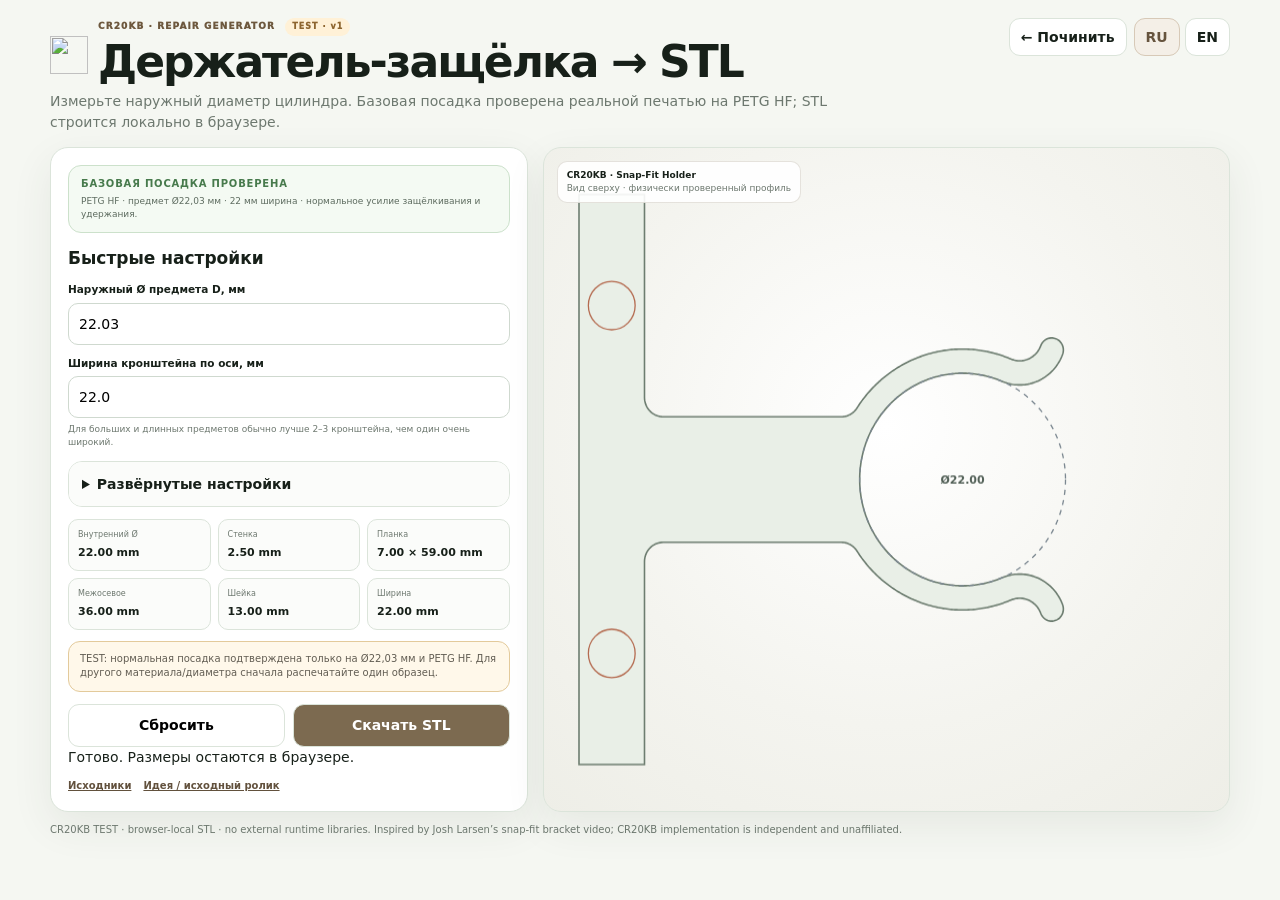
==== snap-fit-holder/index.html @ 20ba56ef "Publish Snap-Fit web UI source" ====
<!doctype html>
<html lang="ru">
<head>
<meta charset="utf-8"><meta name="viewport" content="width=device-width,initial-scale=1,viewport-fit=cover"><meta name="robots" content="noindex,nofollow"><meta name="theme-color" content="#f5f7f2"><meta name="description" content="CR20KB Snap-Fit Holder Generator — physically validated parametric holder for cylindrical objects with local STL export."><link rel="canonical" href="https://cr20kb.com/snap-fit-holder/"><link rel="icon" href="/favicon.svg" type="image/svg+xml"><title>Snap-Fit Holder Generator · CR20KB</title>
<style>
:root{--bg:#f5f7f2;--ink:#172019;--muted:#6d786f;--line:#dbe4da;--repair:#7c6a50;--repair2:#f4efe7;--good:#477a4c;--shadow:0 14px 40px rgba(48,59,48,.08)}*{box-sizing:border-box}html,body{margin:0;min-height:100%;background:var(--bg);color:var(--ink);font:14px/1.45 Inter,system-ui,-apple-system,"Segoe UI",sans-serif}button,input,select{font:inherit}.wrap{width:min(1180px,calc(100% - 24px));margin:auto;padding:18px 0 34px}.top{display:flex;justify-content:space-between;gap:18px;align-items:flex-start;margin-bottom:15px}.brand{display:flex;gap:10px;align-items:center}.brand img{width:38px;height:38px}.eyebrow{font-size:9px;font-weight:950;letter-spacing:.12em;color:#6d583e}.badge{display:inline-flex;margin-left:6px;padding:3px 7px;border-radius:999px;background:#fff1d7;color:#8d652f;font-size:8px}h1{margin:4px 0 7px;font-size:clamp(29px,4vw,44px);line-height:1.02;letter-spacing:-.045em}.lead{margin:0;color:var(--muted);max-width:800px}.top-actions{display:flex;gap:7px}.back,.lang button{border:1px solid var(--line);border-radius:11px;background:#fff;color:var(--ink);padding:8px 11px;text-decoration:none;font-weight:850;cursor:pointer}.lang{display:flex;gap:5px}.lang button.active{background:var(--repair2);border-color:#d7c9b7;color:#66543e}.grid{display:grid;grid-template-columns:minmax(330px,.82fr) minmax(0,1.18fr);gap:15px}.card{background:#fff;border:1px solid var(--line);border-radius:18px;box-shadow:var(--shadow);padding:17px}.card h2{margin:0 0 12px;font-size:17px}.field{display:grid;gap:5px;margin-bottom:11px}.field label{font-size:10.5px;font-weight:850}.field small{font-size:9px;color:var(--muted)}input,select{width:100%;height:42px;border:1px solid #cfd9cf;border-radius:10px;background:#fff;padding:0 10px;outline:0}.validated{margin:0 0 13px;padding:11px 12px;border:1px solid #cce1cb;border-radius:13px;background:#f4faf3}.validated strong{display:block;color:var(--good);font-size:10px;letter-spacing:.08em}.validated span{display:block;margin-top:3px;color:#5d6b5f;font-size:9px}.advanced{margin-top:12px;border:1px solid var(--line);border-radius:14px;overflow:hidden}.advanced summary{cursor:pointer;padding:12px 13px;font-weight:900;background:#fbfcfa}.advanced-body{padding:12px;border-top:1px solid var(--line)}.presets{display:grid;grid-template-columns:repeat(4,1fr);gap:6px}.presets button{min-height:38px;border:1px solid var(--line);border-radius:10px;background:#fff;font-size:9px;font-weight:850;cursor:pointer}.presets button.active{background:var(--repair2);border-color:#d3c0a7}.row2{display:grid;grid-template-columns:1fr 1fr;gap:9px}.summary{display:grid;grid-template-columns:repeat(3,1fr);gap:7px;margin-top:12px}.summary div{padding:9px;border:1px solid var(--line);border-radius:10px;background:#fbfcfa}.summary span{display:block;font-size:8px;color:var(--muted)}.summary b{font-size:11px}.note{margin-top:11px;padding:10px 11px;border:1px solid #dfddd5;border-radius:12px;background:#fbfaf7;color:#625d53;font-size:10px}.note.warn{border-color:#e3ca9b;background:#fff8ea}.actions{display:grid;grid-template-columns:1fr 1fr;gap:8px;margin-top:12px}.btn{height:43px;border:1px solid var(--line);border-radius:11px;background:#fff;font-weight:900;cursor:pointer}.btn.primary{background:var(--repair);color:#fff}.preview{position:relative;min-height:560px;padding:0;overflow:hidden;background:radial-gradient(circle at 50% 42%,#fff,#f4f4ef 58%,#eeeee7)}canvas{width:100%;height:100%;min-height:560px;display:block}.hud{position:absolute;left:13px;top:13px;padding:7px 9px;border:1px solid rgba(111,94,68,.18);border-radius:10px;background:rgba(255,255,255,.9);font-size:9px;color:var(--muted)}.hud b{display:block;color:var(--ink)}.links{display:flex;gap:12px;flex-wrap:wrap;margin-top:12px}.links a{color:#62513d;font-size:10px;font-weight:850}.foot{margin-top:11px;color:var(--muted);font-size:10px}@media(max-width:850px){.top{display:block}.top-actions{margin-top:10px}.grid{grid-template-columns:1fr}.preview,canvas{min-height:430px}}@media(max-width:560px){.card{padding:13px}.row2,.summary{grid-template-columns:1fr}.presets{grid-template-columns:1fr 1fr}}
</style></head><body><div class="wrap"><header class="top"><div><div class="brand"><img src="/favicon.svg" alt=""><div><div class="eyebrow">CR20KB · REPAIR GENERATOR <span class="badge">TEST · v1</span></div><h1 data-t="title">Держатель-защёлка → STL</h1></div></div><p class="lead" data-t="lead"></p></div><div class="top-actions"><a class="back" href="/?focus=repair" data-t="back">← Починить</a><div class="lang"><button type="button" data-lang="ru" class="active">RU</button><button type="button" data-lang="en">EN</button></div></div></header><div class="grid"><section class="card"><div class="validated"><strong data-t="validated">БАЗОВАЯ ПОСАДКА ПРОВЕРЕНА</strong><span data-t="validationCopy"></span></div><h2 data-t="settings">Быстрые настройки</h2><div class="field"><label data-t="D">Наружный Ø предмета D, мм</label><input id="D" type="number" min="12" max="100" step="0.01" value="22.03"></div><div class="field"><label data-t="width">Ширина кронштейна по оси, мм</label><input id="width" type="number" min="8" max="60" step="0.5" value="22"><small data-t="widthHint"></small></div><details class="advanced"><summary data-t="advanced">Развёрнутые настройки</summary><div class="advanced-body"><div class="field"><label data-t="fit">Посадка</label><div class="presets"><button type="button" data-fit-preset="loose" data-t="loose">Свободно</button><button type="button" data-fit-preset="normal" class="active" data-t="normal">Нормально · проверено</button><button type="button" data-fit-preset="firm" data-t="firm">Плотно</button><button type="button" data-fit-preset="tight" data-t="tight">Туго</button></div><small data-t="fitHint"></small></div><div class="row2"><div class="field"><label data-t="fitExact">Точная поправка Δ, мм</label><input id="fit" type="number" min="-2" max="2" step="0.001" value="-0.03"></div><div class="field"><label data-t="hole">Отверстие под винт Ø, мм</label><input id="holeD" type="number" min="3" max="10" step="0.1" value="5"></div></div><div class="field"><label data-t="quality">Качество STL</label><select id="quality"><option value="draft" data-t="draft">Черновик</option><option value="normal" selected data-t="qualityNormal">Обычно</option><option value="fine" data-t="fine">Точно</option></select></div></div></details><div class="summary"><div><span data-t="clip">Внутренний Ø</span><b id="clipV">—</b></div><div><span data-t="wall">Стенка</span><b id="wallV">—</b></div><div><span data-t="plate">Планка</span><b id="plateV">—</b></div><div><span data-t="pitch">Межосевое</span><b id="pitchV">—</b></div><div><span data-t="stem">Шейка</span><b id="stemV">—</b></div><div><span data-t="depthOut">Ширина</span><b id="depthV">—</b></div></div><div class="note warn" data-t="experiment"></div><div class="note" id="largeNote" data-t="large" hidden></div><div class="actions"><button class="btn" id="reset" type="button" data-t="reset">Сбросить</button><button class="btn primary" id="download" type="button" data-t="download">Скачать STL</button></div><div class="status" id="status"></div><div class="links"><a href="https://github.com/cr20kb-commits/cr20kb-calculate/tree/main/snap-fit-holder" target="_blank" rel="noopener" data-t="source">Исходники</a><a href="https://www.youtube.com/watch?v=wv6idwuD7k8" target="_blank" rel="noopener" data-t="inspired">Идея / исходный ролик</a></div></section><section class="card preview"><canvas id="canvas" width="760" height="560"></canvas><div class="hud"><b>CR20KB · Snap-Fit Holder</b><span data-t="preview">Вид сверху · физически проверенный профиль</span></div></section></div><div class="foot">CR20KB TEST · browser-local STL · no external runtime libraries. Inspired by Josh Larsen’s snap-fit bracket video; CR20KB implementation is independent and unaffiliated.</div></div><script>window.CR20KB_ANALYTICS_ENDPOINT=null;</script><script src="./core.js"></script><script src="./app.js"></script></body></html>
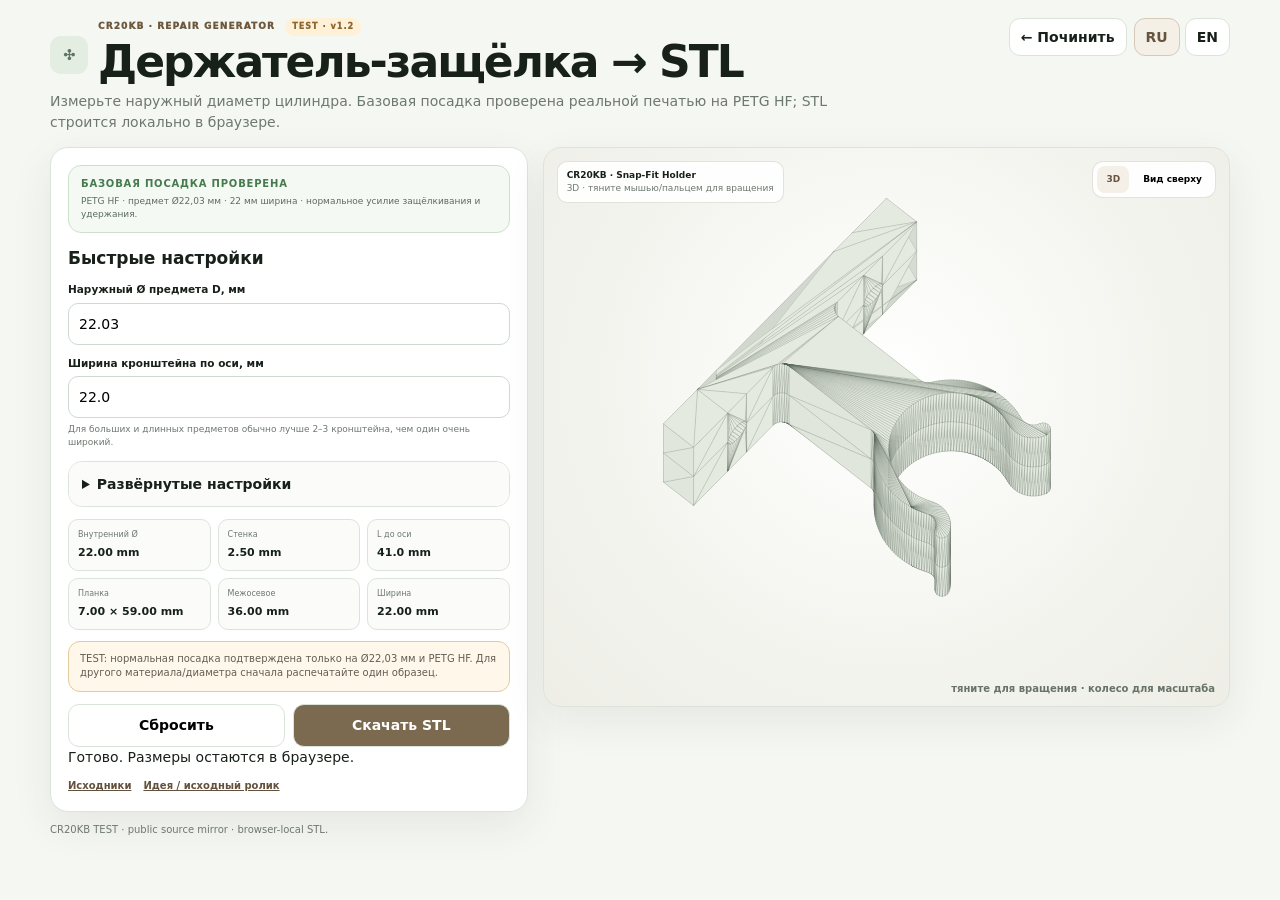
==== commit 8cd2842f: "Snap-Fit v1.2: sync public source UI" ====
--- a/snap-fit-holder/index.html
+++ b/snap-fit-holder/index.html
@@ -1,7 +1,14 @@
 <!doctype html>
 <html lang="ru">
 <head>
-<meta charset="utf-8"><meta name="viewport" content="width=device-width,initial-scale=1,viewport-fit=cover"><meta name="robots" content="noindex,nofollow"><meta name="theme-color" content="#f5f7f2"><meta name="description" content="CR20KB Snap-Fit Holder Generator — physically validated parametric holder for cylindrical objects with local STL export."><link rel="canonical" href="https://cr20kb.com/snap-fit-holder/"><link rel="icon" href="/favicon.svg" type="image/svg+xml"><title>Snap-Fit Holder Generator · CR20KB</title>
+<meta charset="utf-8">
+<meta name="viewport" content="width=device-width,initial-scale=1,viewport-fit=cover">
+<meta name="robots" content="noindex,nofollow">
+<meta name="theme-color" content="#f5f7f2">
+<meta name="description" content="CR20KB Snap-Fit Holder Generator — physically validated parametric holder for cylindrical objects with local STL export.">
+<link rel="canonical" href="https://cr20kb.com/snap-fit-holder/">
+<title>Snap-Fit Holder Generator · CR20KB</title>
 <style>
-:root{--bg:#f5f7f2;--ink:#172019;--muted:#6d786f;--line:#dbe4da;--repair:#7c6a50;--repair2:#f4efe7;--good:#477a4c;--shadow:0 14px 40px rgba(48,59,48,.08)}*{box-sizing:border-box}html,body{margin:0;min-height:100%;background:var(--bg);color:var(--ink);font:14px/1.45 Inter,system-ui,-apple-system,"Segoe UI",sans-serif}button,input,select{font:inherit}.wrap{width:min(1180px,calc(100% - 24px));margin:auto;padding:18px 0 34px}.top{display:flex;justify-content:space-between;gap:18px;align-items:flex-start;margin-bottom:15px}.brand{display:flex;gap:10px;align-items:center}.brand img{width:38px;height:38px}.eyebrow{font-size:9px;font-weight:950;letter-spacing:.12em;color:#6d583e}.badge{display:inline-flex;margin-left:6px;padding:3px 7px;border-radius:999px;background:#fff1d7;color:#8d652f;font-size:8px}h1{margin:4px 0 7px;font-size:clamp(29px,4vw,44px);line-height:1.02;letter-spacing:-.045em}.lead{margin:0;color:var(--muted);max-width:800px}.top-actions{display:flex;gap:7px}.back,.lang button{border:1px solid var(--line);border-radius:11px;background:#fff;color:var(--ink);padding:8px 11px;text-decoration:none;font-weight:850;cursor:pointer}.lang{display:flex;gap:5px}.lang button.active{background:var(--repair2);border-color:#d7c9b7;color:#66543e}.grid{display:grid;grid-template-columns:minmax(330px,.82fr) minmax(0,1.18fr);gap:15px}.card{background:#fff;border:1px solid var(--line);border-radius:18px;box-shadow:var(--shadow);padding:17px}.card h2{margin:0 0 12px;font-size:17px}.field{display:grid;gap:5px;margin-bottom:11px}.field label{font-size:10.5px;font-weight:850}.field small{font-size:9px;color:var(--muted)}input,select{width:100%;height:42px;border:1px solid #cfd9cf;border-radius:10px;background:#fff;padding:0 10px;outline:0}.validated{margin:0 0 13px;padding:11px 12px;border:1px solid #cce1cb;border-radius:13px;background:#f4faf3}.validated strong{display:block;color:var(--good);font-size:10px;letter-spacing:.08em}.validated span{display:block;margin-top:3px;color:#5d6b5f;font-size:9px}.advanced{margin-top:12px;border:1px solid var(--line);border-radius:14px;overflow:hidden}.advanced summary{cursor:pointer;padding:12px 13px;font-weight:900;background:#fbfcfa}.advanced-body{padding:12px;border-top:1px solid var(--line)}.presets{display:grid;grid-template-columns:repeat(4,1fr);gap:6px}.presets button{min-height:38px;border:1px solid var(--line);border-radius:10px;background:#fff;font-size:9px;font-weight:850;cursor:pointer}.presets button.active{background:var(--repair2);border-color:#d3c0a7}.row2{display:grid;grid-template-columns:1fr 1fr;gap:9px}.summary{display:grid;grid-template-columns:repeat(3,1fr);gap:7px;margin-top:12px}.summary div{padding:9px;border:1px solid var(--line);border-radius:10px;background:#fbfcfa}.summary span{display:block;font-size:8px;color:var(--muted)}.summary b{font-size:11px}.note{margin-top:11px;padding:10px 11px;border:1px solid #dfddd5;border-radius:12px;background:#fbfaf7;color:#625d53;font-size:10px}.note.warn{border-color:#e3ca9b;background:#fff8ea}.actions{display:grid;grid-template-columns:1fr 1fr;gap:8px;margin-top:12px}.btn{height:43px;border:1px solid var(--line);border-radius:11px;background:#fff;font-weight:900;cursor:pointer}.btn.primary{background:var(--repair);color:#fff}.preview{position:relative;min-height:560px;padding:0;overflow:hidden;background:radial-gradient(circle at 50% 42%,#fff,#f4f4ef 58%,#eeeee7)}canvas{width:100%;height:100%;min-height:560px;display:block}.hud{position:absolute;left:13px;top:13px;padding:7px 9px;border:1px solid rgba(111,94,68,.18);border-radius:10px;background:rgba(255,255,255,.9);font-size:9px;color:var(--muted)}.hud b{display:block;color:var(--ink)}.links{display:flex;gap:12px;flex-wrap:wrap;margin-top:12px}.links a{color:#62513d;font-size:10px;font-weight:850}.foot{margin-top:11px;color:var(--muted);font-size:10px}@media(max-width:850px){.top{display:block}.top-actions{margin-top:10px}.grid{grid-template-columns:1fr}.preview,canvas{min-height:430px}}@media(max-width:560px){.card{padding:13px}.row2,.summary{grid-template-columns:1fr}.presets{grid-template-columns:1fr 1fr}}
-</style></head><body><div class="wrap"><header class="top"><div><div class="brand"><img src="/favicon.svg" alt=""><div><div class="eyebrow">CR20KB · REPAIR GENERATOR <span class="badge">TEST · v1</span></div><h1 data-t="title">Держатель-защёлка → STL</h1></div></div><p class="lead" data-t="lead"></p></div><div class="top-actions"><a class="back" href="/?focus=repair" data-t="back">← Починить</a><div class="lang"><button type="button" data-lang="ru" class="active">RU</button><button type="button" data-lang="en">EN</button></div></div></header><div class="grid"><section class="card"><div class="validated"><strong data-t="validated">БАЗОВАЯ ПОСАДКА ПРОВЕРЕНА</strong><span data-t="validationCopy"></span></div><h2 data-t="settings">Быстрые настройки</h2><div class="field"><label data-t="D">Наружный Ø предмета D, мм</label><input id="D" type="number" min="12" max="100" step="0.01" value="22.03"></div><div class="field"><label data-t="width">Ширина кронштейна по оси, мм</label><input id="width" type="number" min="8" max="60" step="0.5" value="22"><small data-t="widthHint"></small></div><details class="advanced"><summary data-t="advanced">Развёрнутые настройки</summary><div class="advanced-body"><div class="field"><label data-t="fit">Посадка</label><div class="presets"><button type="button" data-fit-preset="loose" data-t="loose">Свободно</button><button type="button" data-fit-preset="normal" class="active" data-t="normal">Нормально · проверено</button><button type="button" data-fit-preset="firm" data-t="firm">Плотно</button><button type="button" data-fit-preset="tight" data-t="tight">Туго</button></div><small data-t="fitHint"></small></div><div class="row2"><div class="field"><label data-t="fitExact">Точная поправка Δ, мм</label><input id="fit" type="number" min="-2" max="2" step="0.001" value="-0.03"></div><div class="field"><label data-t="hole">Отверстие под винт Ø, мм</label><input id="holeD" type="number" min="3" max="10" step="0.1" value="5"></div></div><div class="field"><label data-t="quality">Качество STL</label><select id="quality"><option value="draft" data-t="draft">Черновик</option><option value="normal" selected data-t="qualityNormal">Обычно</option><option value="fine" data-t="fine">Точно</option></select></div></div></details><div class="summary"><div><span data-t="clip">Внутренний Ø</span><b id="clipV">—</b></div><div><span data-t="wall">Стенка</span><b id="wallV">—</b></div><div><span data-t="plate">Планка</span><b id="plateV">—</b></div><div><span data-t="pitch">Межосевое</span><b id="pitchV">—</b></div><div><span data-t="stem">Шейка</span><b id="stemV">—</b></div><div><span data-t="depthOut">Ширина</span><b id="depthV">—</b></div></div><div class="note warn" data-t="experiment"></div><div class="note" id="largeNote" data-t="large" hidden></div><div class="actions"><button class="btn" id="reset" type="button" data-t="reset">Сбросить</button><button class="btn primary" id="download" type="button" data-t="download">Скачать STL</button></div><div class="status" id="status"></div><div class="links"><a href="https://github.com/cr20kb-commits/cr20kb-calculate/tree/main/snap-fit-holder" target="_blank" rel="noopener" data-t="source">Исходники</a><a href="https://www.youtube.com/watch?v=wv6idwuD7k8" target="_blank" rel="noopener" data-t="inspired">Идея / исходный ролик</a></div></section><section class="card preview"><canvas id="canvas" width="760" height="560"></canvas><div class="hud"><b>CR20KB · Snap-Fit Holder</b><span data-t="preview">Вид сверху · физически проверенный профиль</span></div></section></div><div class="foot">CR20KB TEST · browser-local STL · no external runtime libraries. Inspired by Josh Larsen’s snap-fit bracket video; CR20KB implementation is independent and unaffiliated.</div></div><script>window.CR20KB_ANALYTICS_ENDPOINT=null;</script><script src="./core.js"></script><script src="./app.js"></script></body></html>+:root{--bg:#f5f7f2;--paper:#fff;--ink:#172019;--muted:#6d786f;--line:#dbe4da;--repair:#7c6a50;--repair2:#f4efe7;--good:#477a4c;--shadow:0 14px 40px rgba(48,59,48,.08)}*{box-sizing:border-box}html,body{margin:0;min-height:100%;background:var(--bg);color:var(--ink);font:14px/1.45 Inter,system-ui,-apple-system,"Segoe UI",sans-serif}button,input,select{font:inherit}.wrap{width:min(1180px,calc(100% - 24px));margin:auto;padding:18px 0 34px}.top{display:flex;justify-content:space-between;gap:18px;align-items:flex-start;margin-bottom:15px}.brand{display:flex;gap:10px;align-items:center}.mark{width:38px;height:38px;display:grid;place-items:center;border-radius:11px;background:#e4ede2;color:#607463;font-weight:950}.eyebrow{font-size:9px;font-weight:950;letter-spacing:.12em;color:#6d583e}.badge{display:inline-flex;margin-left:6px;padding:3px 7px;border-radius:999px;background:#fff1d7;color:#8d652f;font-size:8px}h1{margin:4px 0 7px;font-size:clamp(29px,4vw,44px);line-height:1.02;letter-spacing:-.045em}.lead{margin:0;color:var(--muted);max-width:800px}.top-actions{display:flex;gap:7px}.back,.lang button{border:1px solid var(--line);border-radius:11px;background:#fff;color:var(--ink);padding:8px 11px;text-decoration:none;font-weight:850;cursor:pointer}.lang{display:flex;gap:5px}.lang button.active{background:var(--repair2);border-color:#d7c9b7;color:#66543e}.grid{display:grid;grid-template-columns:minmax(330px,.82fr) minmax(0,1.18fr);gap:15px;align-items:start}.card{background:#fff;border:1px solid var(--line);border-radius:18px;box-shadow:var(--shadow);padding:17px}.card h2{margin:0 0 12px;font-size:17px}.field{display:grid;gap:5px;margin-bottom:11px}.field label{font-size:10.5px;font-weight:850}.field small{font-size:9px;color:var(--muted)}input,select{width:100%;height:42px;border:1px solid #cfd9cf;border-radius:10px;background:#fff;padding:0 10px;outline:0}.validated{margin:0 0 13px;padding:11px 12px;border:1px solid #cce1cb;border-radius:13px;background:#f4faf3}.validated strong{display:block;color:var(--good);font-size:10px;letter-spacing:.08em}.validated span{display:block;margin-top:3px;color:#5d6b5f;font-size:9px}.advanced{margin-top:12px;border:1px solid var(--line);border-radius:14px;overflow:hidden;background:#fff}.advanced summary{cursor:pointer;padding:12px 13px;font-weight:900;background:#fbfcfa}.advanced-body{padding:12px;border-top:1px solid var(--line)}.presets{display:grid;grid-template-columns:repeat(4,1fr);gap:6px}.presets button{min-height:38px;border:1px solid var(--line);border-radius:10px;background:#fff;font-size:9px;font-weight:850;cursor:pointer}.presets button.active{background:var(--repair2);border-color:#d3c0a7}.row2{display:grid;grid-template-columns:1fr 1fr;gap:9px}.summary{display:grid;grid-template-columns:repeat(3,1fr);gap:7px;margin-top:12px}.summary div{padding:9px;border:1px solid var(--line);border-radius:10px;background:#fbfcfa}.summary span{display:block;font-size:8px;color:var(--muted)}.summary b{font-size:11px}.note{margin-top:11px;padding:10px 11px;border:1px solid #dfddd5;border-radius:12px;background:#fbfaf7;color:#625d53;font-size:10px}.note.warn{border-color:#e3ca9b;background:#fff8ea}.actions{display:grid;grid-template-columns:1fr 1fr;gap:8px;margin-top:12px}.btn{height:43px;border:1px solid var(--line);border-radius:11px;background:#fff;font-weight:900;cursor:pointer}.btn.primary{background:var(--repair);color:#fff}.preview{position:sticky;top:12px;height:560px;min-height:0;padding:0;overflow:hidden;align-self:start;background:radial-gradient(circle at 50% 42%,#fff,#f4f4ef 58%,#eeeee7)}canvas{width:100%;height:100%;display:block;touch-action:none}.hud{position:absolute;left:13px;top:13px;max-width:56%;padding:7px 9px;border:1px solid rgba(111,94,68,.18);border-radius:10px;background:rgba(255,255,255,.9);font-size:9px;color:var(--muted);pointer-events:none}.hud b{display:block;color:var(--ink)}.view-toggle{position:absolute;right:13px;top:13px;display:flex;gap:5px;padding:4px;border:1px solid rgba(111,94,68,.18);border-radius:11px;background:rgba(255,255,255,.92)}.view-toggle button{border:0;border-radius:8px;background:transparent;padding:7px 9px;font-size:9px;font-weight:900;cursor:pointer}.view-toggle button.active{background:var(--repair2);color:#66543e}.links{display:flex;gap:12px;flex-wrap:wrap;margin-top:12px}.links a{color:#62513d;font-size:10px;font-weight:850}.foot{margin-top:11px;color:var(--muted);font-size:10px}@media(max-width:850px){.top{display:block}.top-actions{margin-top:10px}.grid{grid-template-columns:1fr}.preview{position:relative;top:auto;height:430px}}@media(max-width:560px){.row2,.summary{grid-template-columns:1fr}.presets{grid-template-columns:1fr 1fr}.preview{height:420px}}
+</style></head>
+<body><div class="wrap"><header class="top"><div><div class="brand"><div class="mark">✣</div><div><div class="eyebrow">CR20KB · REPAIR GENERATOR <span class="badge">TEST · v1.2</span></div><h1 data-t="title">Держатель-защёлка → STL</h1></div></div><p class="lead" data-t="lead"></p></div><div class="top-actions"><a class="back" href="https://cr20kb.com/?focus=repair" data-t="back">← Починить</a><div class="lang"><button type="button" data-lang="ru" class="active">RU</button><button type="button" data-lang="en">EN</button></div></div></header><div class="grid"><section class="card"><div class="validated"><strong data-t="validated">БАЗОВАЯ ПОСАДКА ПРОВЕРЕНА</strong><span data-t="validationCopy"></span></div><h2 data-t="settings">Быстрые настройки</h2><div class="field"><label data-t="D">Наружный Ø предмета D, мм</label><input id="D" type="number" min="12" max="100" step="0.01" value="22.03"></div><div class="field"><label data-t="width">Ширина кронштейна по оси, мм</label><input id="width" type="number" min="8" max="60" step="0.5" value="22"><small data-t="widthHint"></small></div><details class="advanced"><summary data-t="advanced">Развёрнутые настройки</summary><div class="advanced-body"><div class="field"><label data-t="fit">Посадка</label><div class="presets"><button type="button" data-fit-preset="loose" data-t="loose">Свободно</button><button type="button" data-fit-preset="normal" class="active" data-t="normal">Нормально · проверено</button><button type="button" data-fit-preset="firm" data-t="firm">Плотно</button><button type="button" data-fit-preset="tight" data-t="tight">Туго</button></div><small data-t="fitHint"></small></div><div class="row2"><div class="field"><label data-t="L">L до оси цилиндра, мм</label><input id="L" type="number" min="20" max="150" step="0.5" value="41"><small data-t="LHint"></small></div><div class="field"><label data-t="wallInput">Толщина стенки защёлки, мм</label><input id="wall" type="number" min="1.5" max="8" step="0.1" value="2.5"><small data-t="wallHint"></small></div></div><div class="row2"><div class="field"><label data-t="fitExact">Точная поправка Δ, мм</label><input id="fit" type="number" min="-2" max="2" step="0.001" value="-0.03"></div><div class="field"><label data-t="hole">Отверстие под винт Ø, мм</label><input id="holeD" type="number" min="3" max="10" step="0.1" value="5"></div></div><div class="field"><label data-t="quality">Качество STL</label><select id="quality"><option value="draft" data-t="draft">Черновик</option><option value="normal" selected data-t="qualityNormal">Обычно</option><option value="fine" data-t="fine">Точно</option></select></div></div></details><div class="summary"><div><span data-t="clip">Внутренний Ø</span><b id="clipV">—</b></div><div><span data-t="wall">Стенка</span><b id="wallV">—</b></div><div><span data-t="axis">L до оси</span><b id="axisV">—</b></div><div><span data-t="plate">Планка</span><b id="plateV">—</b></div><div><span data-t="pitch">Межосевое</span><b id="pitchV">—</b></div><div><span data-t="depthOut">Ширина</span><b id="depthV">—</b></div></div><div class="note warn" data-t="experiment"></div><div class="note" id="largeNote" data-t="large" hidden></div><div class="note" id="LAdjustedNote" data-t="LAdjusted" hidden></div><div class="actions"><button class="btn" id="reset" type="button" data-t="reset">Сбросить</button><button class="btn primary" id="download" type="button" data-t="download">Скачать STL</button></div><div class="status" id="status"></div><div class="links"><a href="https://github.com/cr20kb-commits/cr20kb-calculate/tree/main/snap-fit-holder" target="_blank" rel="noopener" data-t="source">Исходники</a><a href="https://www.youtube.com/watch?v=wv6idwuD7k8" target="_blank" rel="noopener" data-t="inspired">Идея / исходный ролик</a></div></section><section class="card preview"><canvas id="canvas" width="760" height="560"></canvas><div class="hud"><b>CR20KB · Snap-Fit Holder</b><span id="previewLabel" data-t="preview3d">3D · drag to rotate</span></div><div class="view-toggle"><button type="button" data-view="3d" class="active" data-t="view3d">3D</button><button type="button" data-view="top" data-t="viewTop">Вид сверху</button></div></section></div><div class="foot">CR20KB TEST · public source mirror · browser-local STL.</div></div><script>window.CR20KB_ANALYTICS_ENDPOINT=null;</script><script src="./core.js"></script><script src="./app-v11.js"></script></body></html>
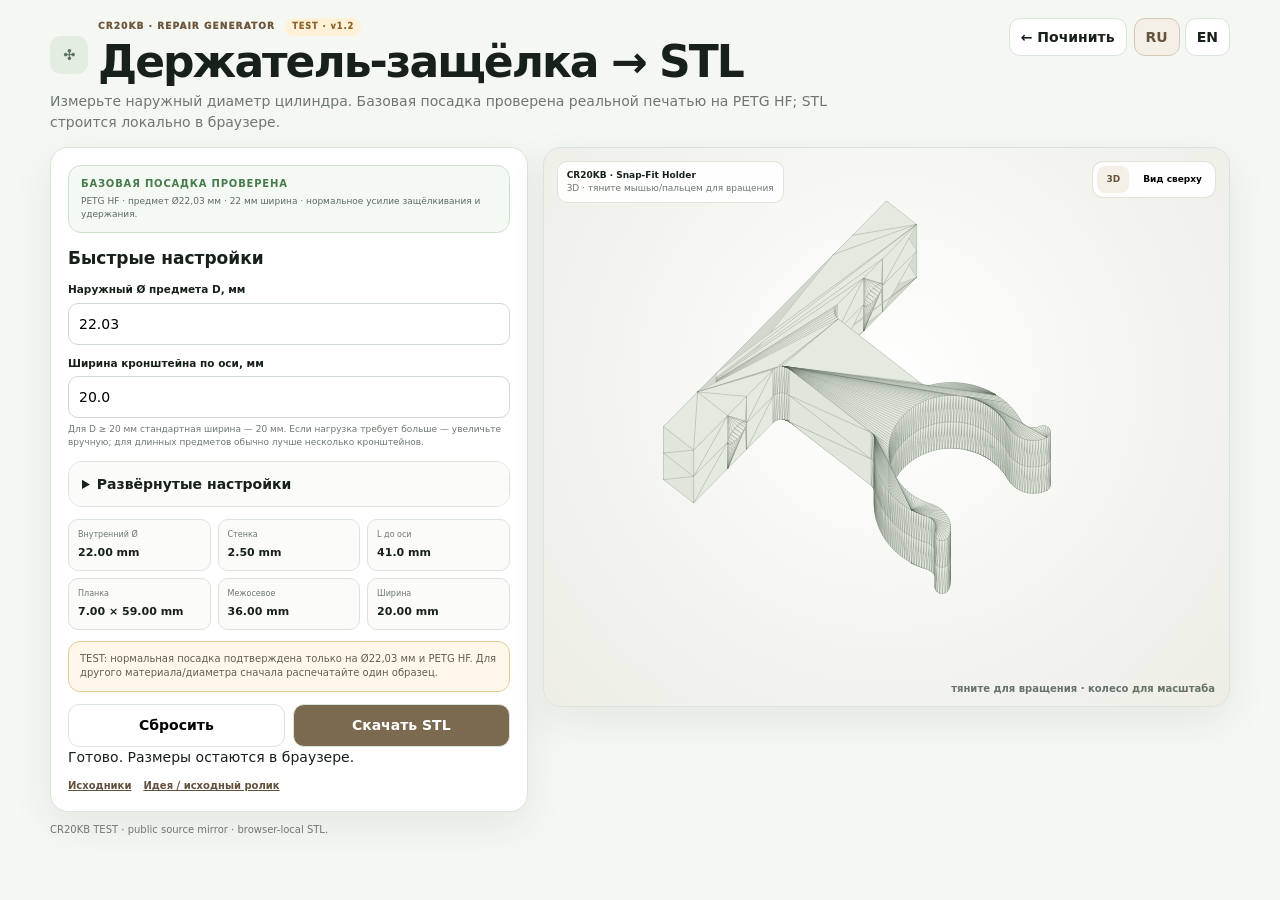
==== commit cc0a6d72: "Snap-Fit: show 20 mm default width in public mirror" ====
--- a/snap-fit-holder/index.html
+++ b/snap-fit-holder/index.html
@@ -11,4 +11,4 @@
 <style>
 :root{--bg:#f5f7f2;--paper:#fff;--ink:#172019;--muted:#6d786f;--line:#dbe4da;--repair:#7c6a50;--repair2:#f4efe7;--good:#477a4c;--shadow:0 14px 40px rgba(48,59,48,.08)}*{box-sizing:border-box}html,body{margin:0;min-height:100%;background:var(--bg);color:var(--ink);font:14px/1.45 Inter,system-ui,-apple-system,"Segoe UI",sans-serif}button,input,select{font:inherit}.wrap{width:min(1180px,calc(100% - 24px));margin:auto;padding:18px 0 34px}.top{display:flex;justify-content:space-between;gap:18px;align-items:flex-start;margin-bottom:15px}.brand{display:flex;gap:10px;align-items:center}.mark{width:38px;height:38px;display:grid;place-items:center;border-radius:11px;background:#e4ede2;color:#607463;font-weight:950}.eyebrow{font-size:9px;font-weight:950;letter-spacing:.12em;color:#6d583e}.badge{display:inline-flex;margin-left:6px;padding:3px 7px;border-radius:999px;background:#fff1d7;color:#8d652f;font-size:8px}h1{margin:4px 0 7px;font-size:clamp(29px,4vw,44px);line-height:1.02;letter-spacing:-.045em}.lead{margin:0;color:var(--muted);max-width:800px}.top-actions{display:flex;gap:7px}.back,.lang button{border:1px solid var(--line);border-radius:11px;background:#fff;color:var(--ink);padding:8px 11px;text-decoration:none;font-weight:850;cursor:pointer}.lang{display:flex;gap:5px}.lang button.active{background:var(--repair2);border-color:#d7c9b7;color:#66543e}.grid{display:grid;grid-template-columns:minmax(330px,.82fr) minmax(0,1.18fr);gap:15px;align-items:start}.card{background:#fff;border:1px solid var(--line);border-radius:18px;box-shadow:var(--shadow);padding:17px}.card h2{margin:0 0 12px;font-size:17px}.field{display:grid;gap:5px;margin-bottom:11px}.field label{font-size:10.5px;font-weight:850}.field small{font-size:9px;color:var(--muted)}input,select{width:100%;height:42px;border:1px solid #cfd9cf;border-radius:10px;background:#fff;padding:0 10px;outline:0}.validated{margin:0 0 13px;padding:11px 12px;border:1px solid #cce1cb;border-radius:13px;background:#f4faf3}.validated strong{display:block;color:var(--good);font-size:10px;letter-spacing:.08em}.validated span{display:block;margin-top:3px;color:#5d6b5f;font-size:9px}.advanced{margin-top:12px;border:1px solid var(--line);border-radius:14px;overflow:hidden;background:#fff}.advanced summary{cursor:pointer;padding:12px 13px;font-weight:900;background:#fbfcfa}.advanced-body{padding:12px;border-top:1px solid var(--line)}.presets{display:grid;grid-template-columns:repeat(4,1fr);gap:6px}.presets button{min-height:38px;border:1px solid var(--line);border-radius:10px;background:#fff;font-size:9px;font-weight:850;cursor:pointer}.presets button.active{background:var(--repair2);border-color:#d3c0a7}.row2{display:grid;grid-template-columns:1fr 1fr;gap:9px}.summary{display:grid;grid-template-columns:repeat(3,1fr);gap:7px;margin-top:12px}.summary div{padding:9px;border:1px solid var(--line);border-radius:10px;background:#fbfcfa}.summary span{display:block;font-size:8px;color:var(--muted)}.summary b{font-size:11px}.note{margin-top:11px;padding:10px 11px;border:1px solid #dfddd5;border-radius:12px;background:#fbfaf7;color:#625d53;font-size:10px}.note.warn{border-color:#e3ca9b;background:#fff8ea}.actions{display:grid;grid-template-columns:1fr 1fr;gap:8px;margin-top:12px}.btn{height:43px;border:1px solid var(--line);border-radius:11px;background:#fff;font-weight:900;cursor:pointer}.btn.primary{background:var(--repair);color:#fff}.preview{position:sticky;top:12px;height:560px;min-height:0;padding:0;overflow:hidden;align-self:start;background:radial-gradient(circle at 50% 42%,#fff,#f4f4ef 58%,#eeeee7)}canvas{width:100%;height:100%;display:block;touch-action:none}.hud{position:absolute;left:13px;top:13px;max-width:56%;padding:7px 9px;border:1px solid rgba(111,94,68,.18);border-radius:10px;background:rgba(255,255,255,.9);font-size:9px;color:var(--muted);pointer-events:none}.hud b{display:block;color:var(--ink)}.view-toggle{position:absolute;right:13px;top:13px;display:flex;gap:5px;padding:4px;border:1px solid rgba(111,94,68,.18);border-radius:11px;background:rgba(255,255,255,.92)}.view-toggle button{border:0;border-radius:8px;background:transparent;padding:7px 9px;font-size:9px;font-weight:900;cursor:pointer}.view-toggle button.active{background:var(--repair2);color:#66543e}.links{display:flex;gap:12px;flex-wrap:wrap;margin-top:12px}.links a{color:#62513d;font-size:10px;font-weight:850}.foot{margin-top:11px;color:var(--muted);font-size:10px}@media(max-width:850px){.top{display:block}.top-actions{margin-top:10px}.grid{grid-template-columns:1fr}.preview{position:relative;top:auto;height:430px}}@media(max-width:560px){.row2,.summary{grid-template-columns:1fr}.presets{grid-template-columns:1fr 1fr}.preview{height:420px}}
 </style></head>
-<body><div class="wrap"><header class="top"><div><div class="brand"><div class="mark">✣</div><div><div class="eyebrow">CR20KB · REPAIR GENERATOR <span class="badge">TEST · v1.2</span></div><h1 data-t="title">Держатель-защёлка → STL</h1></div></div><p class="lead" data-t="lead"></p></div><div class="top-actions"><a class="back" href="https://cr20kb.com/?focus=repair" data-t="back">← Починить</a><div class="lang"><button type="button" data-lang="ru" class="active">RU</button><button type="button" data-lang="en">EN</button></div></div></header><div class="grid"><section class="card"><div class="validated"><strong data-t="validated">БАЗОВАЯ ПОСАДКА ПРОВЕРЕНА</strong><span data-t="validationCopy"></span></div><h2 data-t="settings">Быстрые настройки</h2><div class="field"><label data-t="D">Наружный Ø предмета D, мм</label><input id="D" type="number" min="12" max="100" step="0.01" value="22.03"></div><div class="field"><label data-t="width">Ширина кронштейна по оси, мм</label><input id="width" type="number" min="8" max="60" step="0.5" value="22"><small data-t="widthHint"></small></div><details class="advanced"><summary data-t="advanced">Развёрнутые настройки</summary><div class="advanced-body"><div class="field"><label data-t="fit">Посадка</label><div class="presets"><button type="button" data-fit-preset="loose" data-t="loose">Свободно</button><button type="button" data-fit-preset="normal" class="active" data-t="normal">Нормально · проверено</button><button type="button" data-fit-preset="firm" data-t="firm">Плотно</button><button type="button" data-fit-preset="tight" data-t="tight">Туго</button></div><small data-t="fitHint"></small></div><div class="row2"><div class="field"><label data-t="L">L до оси цилиндра, мм</label><input id="L" type="number" min="20" max="150" step="0.5" value="41"><small data-t="LHint"></small></div><div class="field"><label data-t="wallInput">Толщина стенки защёлки, мм</label><input id="wall" type="number" min="1.5" max="8" step="0.1" value="2.5"><small data-t="wallHint"></small></div></div><div class="row2"><div class="field"><label data-t="fitExact">Точная поправка Δ, мм</label><input id="fit" type="number" min="-2" max="2" step="0.001" value="-0.03"></div><div class="field"><label data-t="hole">Отверстие под винт Ø, мм</label><input id="holeD" type="number" min="3" max="10" step="0.1" value="5"></div></div><div class="field"><label data-t="quality">Качество STL</label><select id="quality"><option value="draft" data-t="draft">Черновик</option><option value="normal" selected data-t="qualityNormal">Обычно</option><option value="fine" data-t="fine">Точно</option></select></div></div></details><div class="summary"><div><span data-t="clip">Внутренний Ø</span><b id="clipV">—</b></div><div><span data-t="wall">Стенка</span><b id="wallV">—</b></div><div><span data-t="axis">L до оси</span><b id="axisV">—</b></div><div><span data-t="plate">Планка</span><b id="plateV">—</b></div><div><span data-t="pitch">Межосевое</span><b id="pitchV">—</b></div><div><span data-t="depthOut">Ширина</span><b id="depthV">—</b></div></div><div class="note warn" data-t="experiment"></div><div class="note" id="largeNote" data-t="large" hidden></div><div class="note" id="LAdjustedNote" data-t="LAdjusted" hidden></div><div class="actions"><button class="btn" id="reset" type="button" data-t="reset">Сбросить</button><button class="btn primary" id="download" type="button" data-t="download">Скачать STL</button></div><div class="status" id="status"></div><div class="links"><a href="https://github.com/cr20kb-commits/cr20kb-calculate/tree/main/snap-fit-holder" target="_blank" rel="noopener" data-t="source">Исходники</a><a href="https://www.youtube.com/watch?v=wv6idwuD7k8" target="_blank" rel="noopener" data-t="inspired">Идея / исходный ролик</a></div></section><section class="card preview"><canvas id="canvas" width="760" height="560"></canvas><div class="hud"><b>CR20KB · Snap-Fit Holder</b><span id="previewLabel" data-t="preview3d">3D · drag to rotate</span></div><div class="view-toggle"><button type="button" data-view="3d" class="active" data-t="view3d">3D</button><button type="button" data-view="top" data-t="viewTop">Вид сверху</button></div></section></div><div class="foot">CR20KB TEST · public source mirror · browser-local STL.</div></div><script>window.CR20KB_ANALYTICS_ENDPOINT=null;</script><script src="./core.js"></script><script src="./app-v11.js"></script></body></html>
+<body><div class="wrap"><header class="top"><div><div class="brand"><div class="mark">✣</div><div><div class="eyebrow">CR20KB · REPAIR GENERATOR <span class="badge">TEST · v1.2</span></div><h1 data-t="title">Держатель-защёлка → STL</h1></div></div><p class="lead" data-t="lead"></p></div><div class="top-actions"><a class="back" href="https://cr20kb.com/?focus=repair" data-t="back">← Починить</a><div class="lang"><button type="button" data-lang="ru" class="active">RU</button><button type="button" data-lang="en">EN</button></div></div></header><div class="grid"><section class="card"><div class="validated"><strong data-t="validated">БАЗОВАЯ ПОСАДКА ПРОВЕРЕНА</strong><span data-t="validationCopy"></span></div><h2 data-t="settings">Быстрые настройки</h2><div class="field"><label data-t="D">Наружный Ø предмета D, мм</label><input id="D" type="number" min="12" max="100" step="0.01" value="22.03"></div><div class="field"><label data-t="width">Ширина кронштейна по оси, мм</label><input id="width" type="number" min="8" max="60" step="0.5" value="20"><small data-t="widthHint"></small></div><details class="advanced"><summary data-t="advanced">Развёрнутые настройки</summary><div class="advanced-body"><div class="field"><label data-t="fit">Посадка</label><div class="presets"><button type="button" data-fit-preset="loose" data-t="loose">Свободно</button><button type="button" data-fit-preset="normal" class="active" data-t="normal">Нормально · проверено</button><button type="button" data-fit-preset="firm" data-t="firm">Плотно</button><button type="button" data-fit-preset="tight" data-t="tight">Туго</button></div><small data-t="fitHint"></small></div><div class="row2"><div class="field"><label data-t="L">L до оси цилиндра, мм</label><input id="L" type="number" min="20" max="150" step="0.5" value="41"><small data-t="LHint"></small></div><div class="field"><label data-t="wallInput">Толщина стенки защёлки, мм</label><input id="wall" type="number" min="1.5" max="8" step="0.1" value="2.5"><small data-t="wallHint"></small></div></div><div class="row2"><div class="field"><label data-t="fitExact">Точная поправка Δ, мм</label><input id="fit" type="number" min="-2" max="2" step="0.001" value="-0.03"></div><div class="field"><label data-t="hole">Отверстие под винт Ø, мм</label><input id="holeD" type="number" min="3" max="10" step="0.1" value="5"></div></div><div class="field"><label data-t="quality">Качество STL</label><select id="quality"><option value="draft" data-t="draft">Черновик</option><option value="normal" selected data-t="qualityNormal">Обычно</option><option value="fine" data-t="fine">Точно</option></select></div></div></details><div class="summary"><div><span data-t="clip">Внутренний Ø</span><b id="clipV">—</b></div><div><span data-t="wall">Стенка</span><b id="wallV">—</b></div><div><span data-t="axis">L до оси</span><b id="axisV">—</b></div><div><span data-t="plate">Планка</span><b id="plateV">—</b></div><div><span data-t="pitch">Межосевое</span><b id="pitchV">—</b></div><div><span data-t="depthOut">Ширина</span><b id="depthV">—</b></div></div><div class="note warn" data-t="experiment"></div><div class="note" id="largeNote" data-t="large" hidden></div><div class="note" id="LAdjustedNote" data-t="LAdjusted" hidden></div><div class="actions"><button class="btn" id="reset" type="button" data-t="reset">Сбросить</button><button class="btn primary" id="download" type="button" data-t="download">Скачать STL</button></div><div class="status" id="status"></div><div class="links"><a href="https://github.com/cr20kb-commits/cr20kb-calculate/tree/main/snap-fit-holder" target="_blank" rel="noopener" data-t="source">Исходники</a><a href="https://www.youtube.com/watch?v=wv6idwuD7k8" target="_blank" rel="noopener" data-t="inspired">Идея / исходный ролик</a></div></section><section class="card preview"><canvas id="canvas" width="760" height="560"></canvas><div class="hud"><b>CR20KB · Snap-Fit Holder</b><span id="previewLabel" data-t="preview3d">3D · drag to rotate</span></div><div class="view-toggle"><button type="button" data-view="3d" class="active" data-t="view3d">3D</button><button type="button" data-view="top" data-t="viewTop">Вид сверху</button></div></section></div><div class="foot">CR20KB TEST · public source mirror · browser-local STL.</div></div><script>window.CR20KB_ANALYTICS_ENDPOINT=null;</script><script src="./core.js"></script><script src="./app-v11.js"></script></body></html>
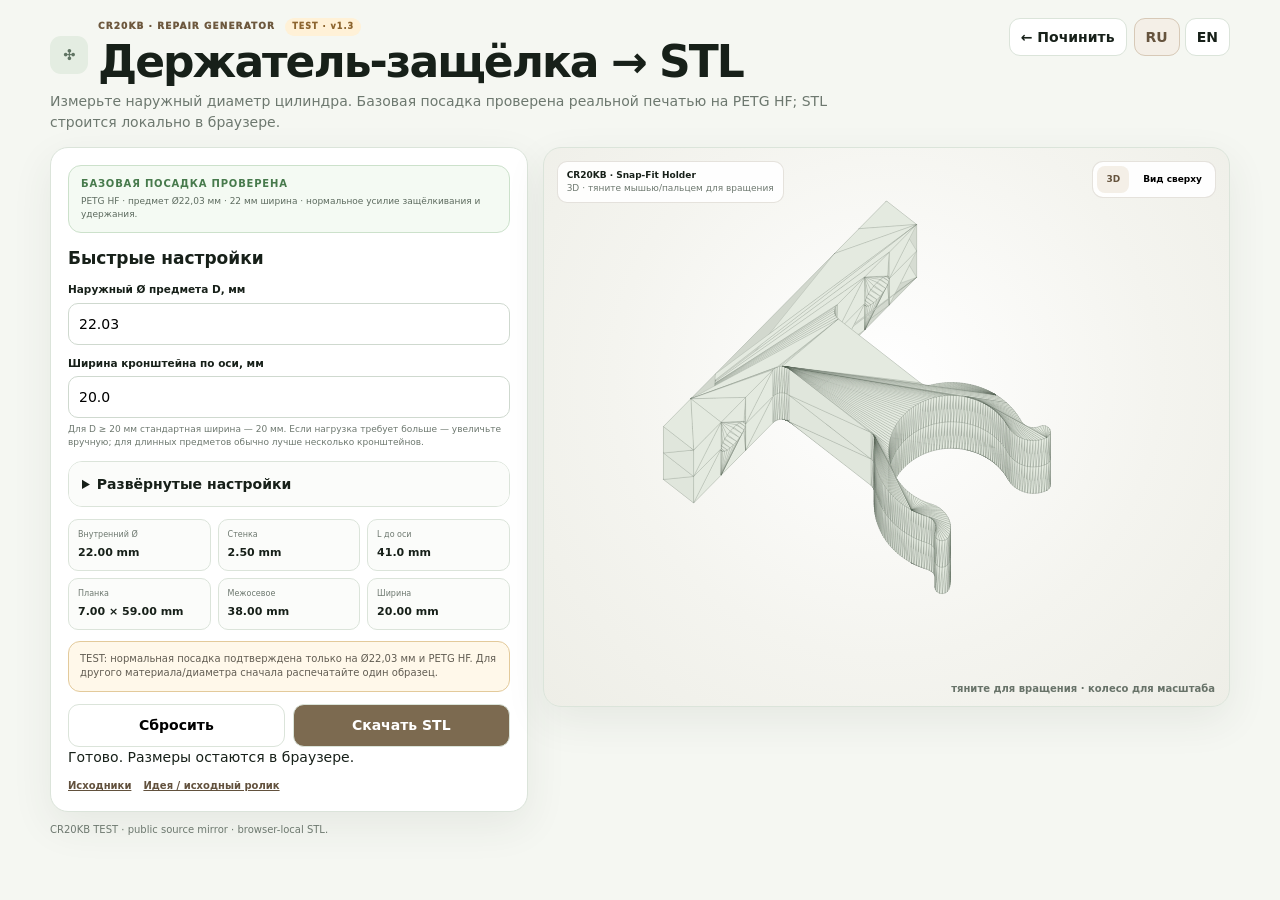
==== commit 9860a298: "Snap-Fit v1.3: publish 6.5 mm hole default in mirror UI" ====
--- a/snap-fit-holder/index.html
+++ b/snap-fit-holder/index.html
@@ -11,4 +11,4 @@
 <style>
 :root{--bg:#f5f7f2;--paper:#fff;--ink:#172019;--muted:#6d786f;--line:#dbe4da;--repair:#7c6a50;--repair2:#f4efe7;--good:#477a4c;--shadow:0 14px 40px rgba(48,59,48,.08)}*{box-sizing:border-box}html,body{margin:0;min-height:100%;background:var(--bg);color:var(--ink);font:14px/1.45 Inter,system-ui,-apple-system,"Segoe UI",sans-serif}button,input,select{font:inherit}.wrap{width:min(1180px,calc(100% - 24px));margin:auto;padding:18px 0 34px}.top{display:flex;justify-content:space-between;gap:18px;align-items:flex-start;margin-bottom:15px}.brand{display:flex;gap:10px;align-items:center}.mark{width:38px;height:38px;display:grid;place-items:center;border-radius:11px;background:#e4ede2;color:#607463;font-weight:950}.eyebrow{font-size:9px;font-weight:950;letter-spacing:.12em;color:#6d583e}.badge{display:inline-flex;margin-left:6px;padding:3px 7px;border-radius:999px;background:#fff1d7;color:#8d652f;font-size:8px}h1{margin:4px 0 7px;font-size:clamp(29px,4vw,44px);line-height:1.02;letter-spacing:-.045em}.lead{margin:0;color:var(--muted);max-width:800px}.top-actions{display:flex;gap:7px}.back,.lang button{border:1px solid var(--line);border-radius:11px;background:#fff;color:var(--ink);padding:8px 11px;text-decoration:none;font-weight:850;cursor:pointer}.lang{display:flex;gap:5px}.lang button.active{background:var(--repair2);border-color:#d7c9b7;color:#66543e}.grid{display:grid;grid-template-columns:minmax(330px,.82fr) minmax(0,1.18fr);gap:15px;align-items:start}.card{background:#fff;border:1px solid var(--line);border-radius:18px;box-shadow:var(--shadow);padding:17px}.card h2{margin:0 0 12px;font-size:17px}.field{display:grid;gap:5px;margin-bottom:11px}.field label{font-size:10.5px;font-weight:850}.field small{font-size:9px;color:var(--muted)}input,select{width:100%;height:42px;border:1px solid #cfd9cf;border-radius:10px;background:#fff;padding:0 10px;outline:0}.validated{margin:0 0 13px;padding:11px 12px;border:1px solid #cce1cb;border-radius:13px;background:#f4faf3}.validated strong{display:block;color:var(--good);font-size:10px;letter-spacing:.08em}.validated span{display:block;margin-top:3px;color:#5d6b5f;font-size:9px}.advanced{margin-top:12px;border:1px solid var(--line);border-radius:14px;overflow:hidden;background:#fff}.advanced summary{cursor:pointer;padding:12px 13px;font-weight:900;background:#fbfcfa}.advanced-body{padding:12px;border-top:1px solid var(--line)}.presets{display:grid;grid-template-columns:repeat(4,1fr);gap:6px}.presets button{min-height:38px;border:1px solid var(--line);border-radius:10px;background:#fff;font-size:9px;font-weight:850;cursor:pointer}.presets button.active{background:var(--repair2);border-color:#d3c0a7}.row2{display:grid;grid-template-columns:1fr 1fr;gap:9px}.summary{display:grid;grid-template-columns:repeat(3,1fr);gap:7px;margin-top:12px}.summary div{padding:9px;border:1px solid var(--line);border-radius:10px;background:#fbfcfa}.summary span{display:block;font-size:8px;color:var(--muted)}.summary b{font-size:11px}.note{margin-top:11px;padding:10px 11px;border:1px solid #dfddd5;border-radius:12px;background:#fbfaf7;color:#625d53;font-size:10px}.note.warn{border-color:#e3ca9b;background:#fff8ea}.actions{display:grid;grid-template-columns:1fr 1fr;gap:8px;margin-top:12px}.btn{height:43px;border:1px solid var(--line);border-radius:11px;background:#fff;font-weight:900;cursor:pointer}.btn.primary{background:var(--repair);color:#fff}.preview{position:sticky;top:12px;height:560px;min-height:0;padding:0;overflow:hidden;align-self:start;background:radial-gradient(circle at 50% 42%,#fff,#f4f4ef 58%,#eeeee7)}canvas{width:100%;height:100%;display:block;touch-action:none}.hud{position:absolute;left:13px;top:13px;max-width:56%;padding:7px 9px;border:1px solid rgba(111,94,68,.18);border-radius:10px;background:rgba(255,255,255,.9);font-size:9px;color:var(--muted);pointer-events:none}.hud b{display:block;color:var(--ink)}.view-toggle{position:absolute;right:13px;top:13px;display:flex;gap:5px;padding:4px;border:1px solid rgba(111,94,68,.18);border-radius:11px;background:rgba(255,255,255,.92)}.view-toggle button{border:0;border-radius:8px;background:transparent;padding:7px 9px;font-size:9px;font-weight:900;cursor:pointer}.view-toggle button.active{background:var(--repair2);color:#66543e}.links{display:flex;gap:12px;flex-wrap:wrap;margin-top:12px}.links a{color:#62513d;font-size:10px;font-weight:850}.foot{margin-top:11px;color:var(--muted);font-size:10px}@media(max-width:850px){.top{display:block}.top-actions{margin-top:10px}.grid{grid-template-columns:1fr}.preview{position:relative;top:auto;height:430px}}@media(max-width:560px){.row2,.summary{grid-template-columns:1fr}.presets{grid-template-columns:1fr 1fr}.preview{height:420px}}
 </style></head>
-<body><div class="wrap"><header class="top"><div><div class="brand"><div class="mark">✣</div><div><div class="eyebrow">CR20KB · REPAIR GENERATOR <span class="badge">TEST · v1.2</span></div><h1 data-t="title">Держатель-защёлка → STL</h1></div></div><p class="lead" data-t="lead"></p></div><div class="top-actions"><a class="back" href="https://cr20kb.com/?focus=repair" data-t="back">← Починить</a><div class="lang"><button type="button" data-lang="ru" class="active">RU</button><button type="button" data-lang="en">EN</button></div></div></header><div class="grid"><section class="card"><div class="validated"><strong data-t="validated">БАЗОВАЯ ПОСАДКА ПРОВЕРЕНА</strong><span data-t="validationCopy"></span></div><h2 data-t="settings">Быстрые настройки</h2><div class="field"><label data-t="D">Наружный Ø предмета D, мм</label><input id="D" type="number" min="12" max="100" step="0.01" value="22.03"></div><div class="field"><label data-t="width">Ширина кронштейна по оси, мм</label><input id="width" type="number" min="8" max="60" step="0.5" value="20"><small data-t="widthHint"></small></div><details class="advanced"><summary data-t="advanced">Развёрнутые настройки</summary><div class="advanced-body"><div class="field"><label data-t="fit">Посадка</label><div class="presets"><button type="button" data-fit-preset="loose" data-t="loose">Свободно</button><button type="button" data-fit-preset="normal" class="active" data-t="normal">Нормально · проверено</button><button type="button" data-fit-preset="firm" data-t="firm">Плотно</button><button type="button" data-fit-preset="tight" data-t="tight">Туго</button></div><small data-t="fitHint"></small></div><div class="row2"><div class="field"><label data-t="L">L до оси цилиндра, мм</label><input id="L" type="number" min="20" max="150" step="0.5" value="41"><small data-t="LHint"></small></div><div class="field"><label data-t="wallInput">Толщина стенки защёлки, мм</label><input id="wall" type="number" min="1.5" max="8" step="0.1" value="2.5"><small data-t="wallHint"></small></div></div><div class="row2"><div class="field"><label data-t="fitExact">Точная поправка Δ, мм</label><input id="fit" type="number" min="-2" max="2" step="0.001" value="-0.03"></div><div class="field"><label data-t="hole">Отверстие под винт Ø, мм</label><input id="holeD" type="number" min="3" max="10" step="0.1" value="5"></div></div><div class="field"><label data-t="quality">Качество STL</label><select id="quality"><option value="draft" data-t="draft">Черновик</option><option value="normal" selected data-t="qualityNormal">Обычно</option><option value="fine" data-t="fine">Точно</option></select></div></div></details><div class="summary"><div><span data-t="clip">Внутренний Ø</span><b id="clipV">—</b></div><div><span data-t="wall">Стенка</span><b id="wallV">—</b></div><div><span data-t="axis">L до оси</span><b id="axisV">—</b></div><div><span data-t="plate">Планка</span><b id="plateV">—</b></div><div><span data-t="pitch">Межосевое</span><b id="pitchV">—</b></div><div><span data-t="depthOut">Ширина</span><b id="depthV">—</b></div></div><div class="note warn" data-t="experiment"></div><div class="note" id="largeNote" data-t="large" hidden></div><div class="note" id="LAdjustedNote" data-t="LAdjusted" hidden></div><div class="actions"><button class="btn" id="reset" type="button" data-t="reset">Сбросить</button><button class="btn primary" id="download" type="button" data-t="download">Скачать STL</button></div><div class="status" id="status"></div><div class="links"><a href="https://github.com/cr20kb-commits/cr20kb-calculate/tree/main/snap-fit-holder" target="_blank" rel="noopener" data-t="source">Исходники</a><a href="https://www.youtube.com/watch?v=wv6idwuD7k8" target="_blank" rel="noopener" data-t="inspired">Идея / исходный ролик</a></div></section><section class="card preview"><canvas id="canvas" width="760" height="560"></canvas><div class="hud"><b>CR20KB · Snap-Fit Holder</b><span id="previewLabel" data-t="preview3d">3D · drag to rotate</span></div><div class="view-toggle"><button type="button" data-view="3d" class="active" data-t="view3d">3D</button><button type="button" data-view="top" data-t="viewTop">Вид сверху</button></div></section></div><div class="foot">CR20KB TEST · public source mirror · browser-local STL.</div></div><script>window.CR20KB_ANALYTICS_ENDPOINT=null;</script><script src="./core.js"></script><script src="./app-v11.js"></script></body></html>
+<body><div class="wrap"><header class="top"><div><div class="brand"><div class="mark">✣</div><div><div class="eyebrow">CR20KB · REPAIR GENERATOR <span class="badge">TEST · v1.3</span></div><h1 data-t="title">Держатель-защёлка → STL</h1></div></div><p class="lead" data-t="lead"></p></div><div class="top-actions"><a class="back" href="https://cr20kb.com/?focus=repair" data-t="back">← Починить</a><div class="lang"><button type="button" data-lang="ru" class="active">RU</button><button type="button" data-lang="en">EN</button></div></div></header><div class="grid"><section class="card"><div class="validated"><strong data-t="validated">БАЗОВАЯ ПОСАДКА ПРОВЕРЕНА</strong><span data-t="validationCopy"></span></div><h2 data-t="settings">Быстрые настройки</h2><div class="field"><label data-t="D">Наружный Ø предмета D, мм</label><input id="D" type="number" min="12" max="100" step="0.01" value="22.03"></div><div class="field"><label data-t="width">Ширина кронштейна по оси, мм</label><input id="width" type="number" min="8" max="60" step="0.5" value="20"><small data-t="widthHint"></small></div><details class="advanced"><summary data-t="advanced">Развёрнутые настройки</summary><div class="advanced-body"><div class="field"><label data-t="fit">Посадка</label><div class="presets"><button type="button" data-fit-preset="loose" data-t="loose">Свободно</button><button type="button" data-fit-preset="normal" class="active" data-t="normal">Нормально · проверено</button><button type="button" data-fit-preset="firm" data-t="firm">Плотно</button><button type="button" data-fit-preset="tight" data-t="tight">Туго</button></div><small data-t="fitHint"></small></div><div class="row2"><div class="field"><label data-t="L">L до оси цилиндра, мм</label><input id="L" type="number" min="20" max="150" step="0.5" value="41"><small data-t="LHint"></small></div><div class="field"><label data-t="wallInput">Толщина стенки защёлки, мм</label><input id="wall" type="number" min="1.5" max="8" step="0.1" value="2.5"><small data-t="wallHint"></small></div></div><div class="row2"><div class="field"><label data-t="fitExact">Точная поправка Δ, мм</label><input id="fit" type="number" min="-2" max="2" step="0.001" value="-0.03"></div><div class="field"><label data-t="hole">Отверстие под винт Ø, мм</label><input id="holeD" type="number" min="3" max="10" step="0.1" value="6.5"><small data-t="holeHint"></small></div></div><div class="field"><label data-t="quality">Качество STL</label><select id="quality"><option value="draft" data-t="draft">Черновик</option><option value="normal" selected data-t="qualityNormal">Обычно</option><option value="fine" data-t="fine">Точно</option></select></div></div></details><div class="summary"><div><span data-t="clip">Внутренний Ø</span><b id="clipV">—</b></div><div><span data-t="wall">Стенка</span><b id="wallV">—</b></div><div><span data-t="axis">L до оси</span><b id="axisV">—</b></div><div><span data-t="plate">Планка</span><b id="plateV">—</b></div><div><span data-t="pitch">Межосевое</span><b id="pitchV">—</b></div><div><span data-t="depthOut">Ширина</span><b id="depthV">—</b></div></div><div class="note warn" data-t="experiment"></div><div class="note" id="largeNote" data-t="large" hidden></div><div class="note" id="LAdjustedNote" data-t="LAdjusted" hidden></div><div class="actions"><button class="btn" id="reset" type="button" data-t="reset">Сбросить</button><button class="btn primary" id="download" type="button" data-t="download">Скачать STL</button></div><div class="status" id="status"></div><div class="links"><a href="https://github.com/cr20kb-commits/cr20kb-calculate/tree/main/snap-fit-holder" target="_blank" rel="noopener" data-t="source">Исходники</a><a href="https://www.youtube.com/watch?v=wv6idwuD7k8" target="_blank" rel="noopener" data-t="inspired">Идея / исходный ролик</a></div></section><section class="card preview"><canvas id="canvas" width="760" height="560"></canvas><div class="hud"><b>CR20KB · Snap-Fit Holder</b><span id="previewLabel" data-t="preview3d">3D · drag to rotate</span></div><div class="view-toggle"><button type="button" data-view="3d" class="active" data-t="view3d">3D</button><button type="button" data-view="top" data-t="viewTop">Вид сверху</button></div></section></div><div class="foot">CR20KB TEST · public source mirror · browser-local STL.</div></div><script>window.CR20KB_ANALYTICS_ENDPOINT=null;</script><script src="./core.js?v=20260826-snapfit6"></script><script src="./app-v11.js?v=20260826-snapfit6"></script></body></html>
